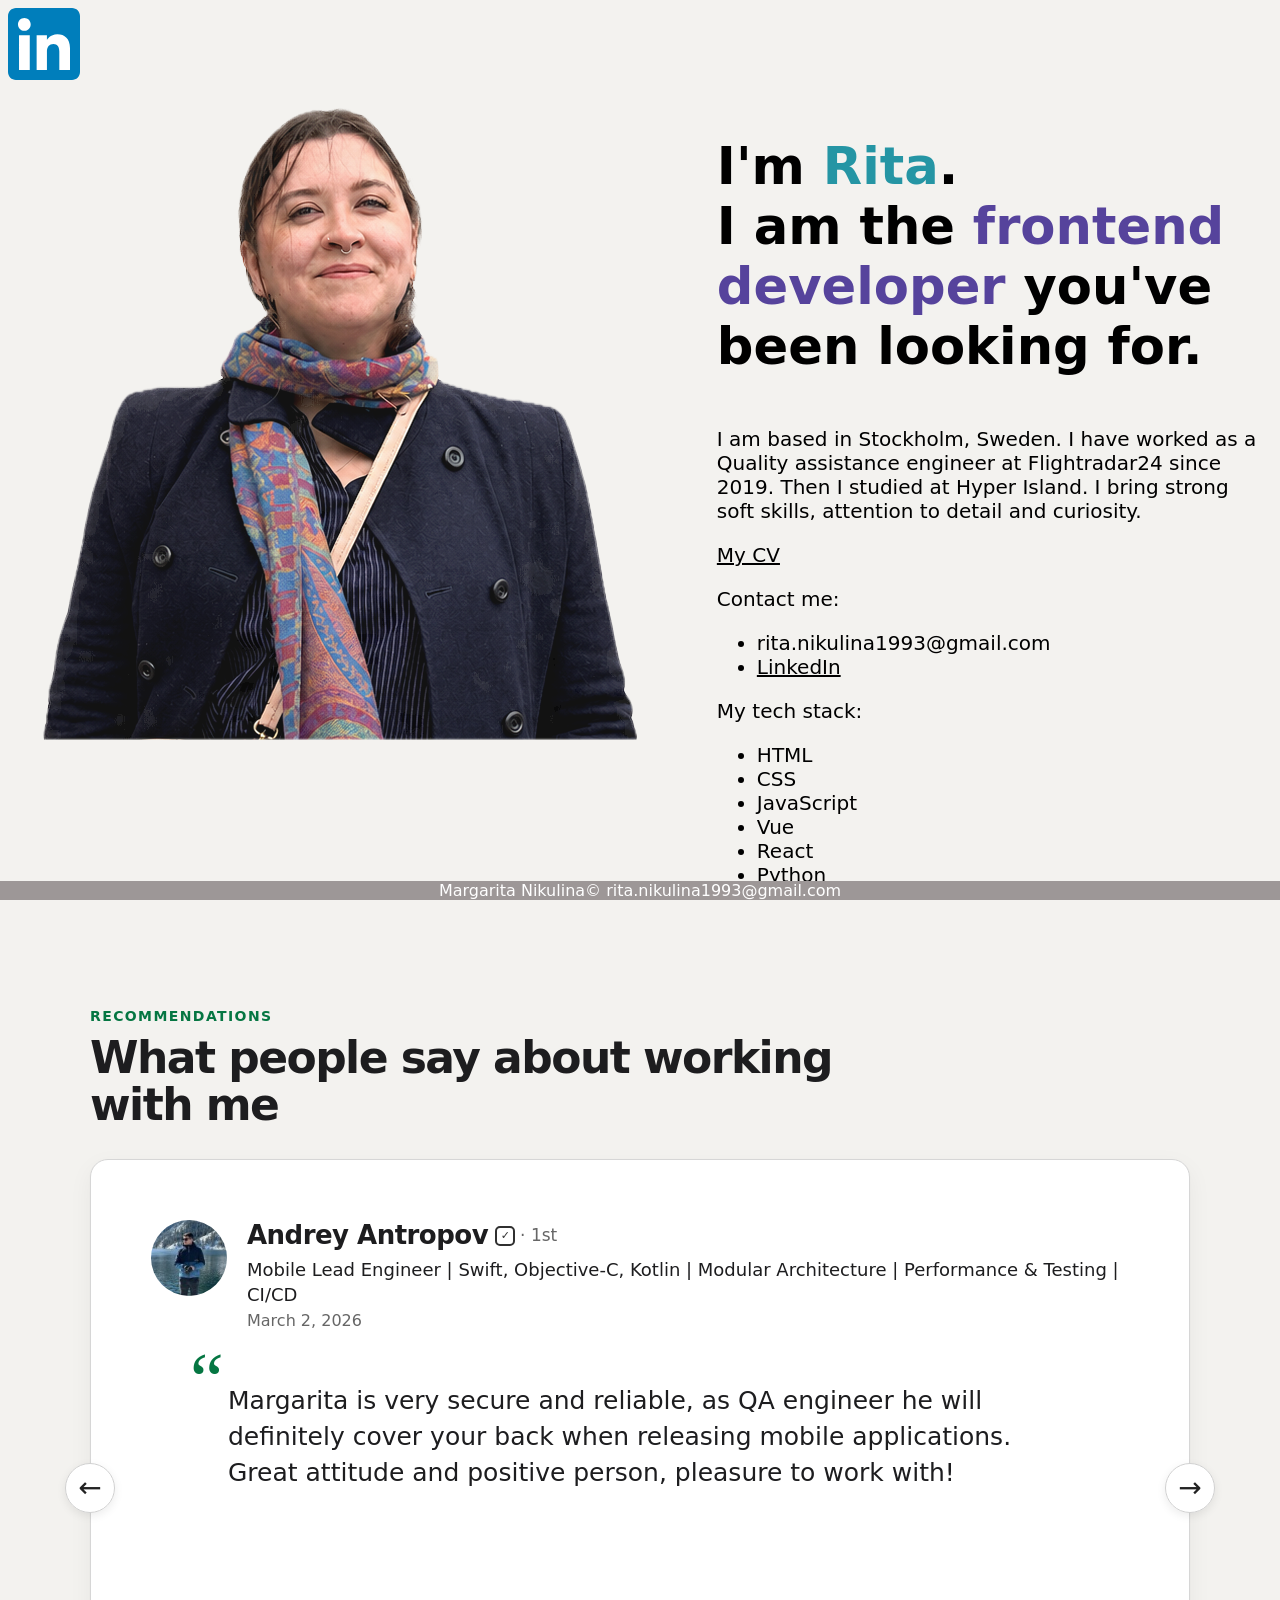
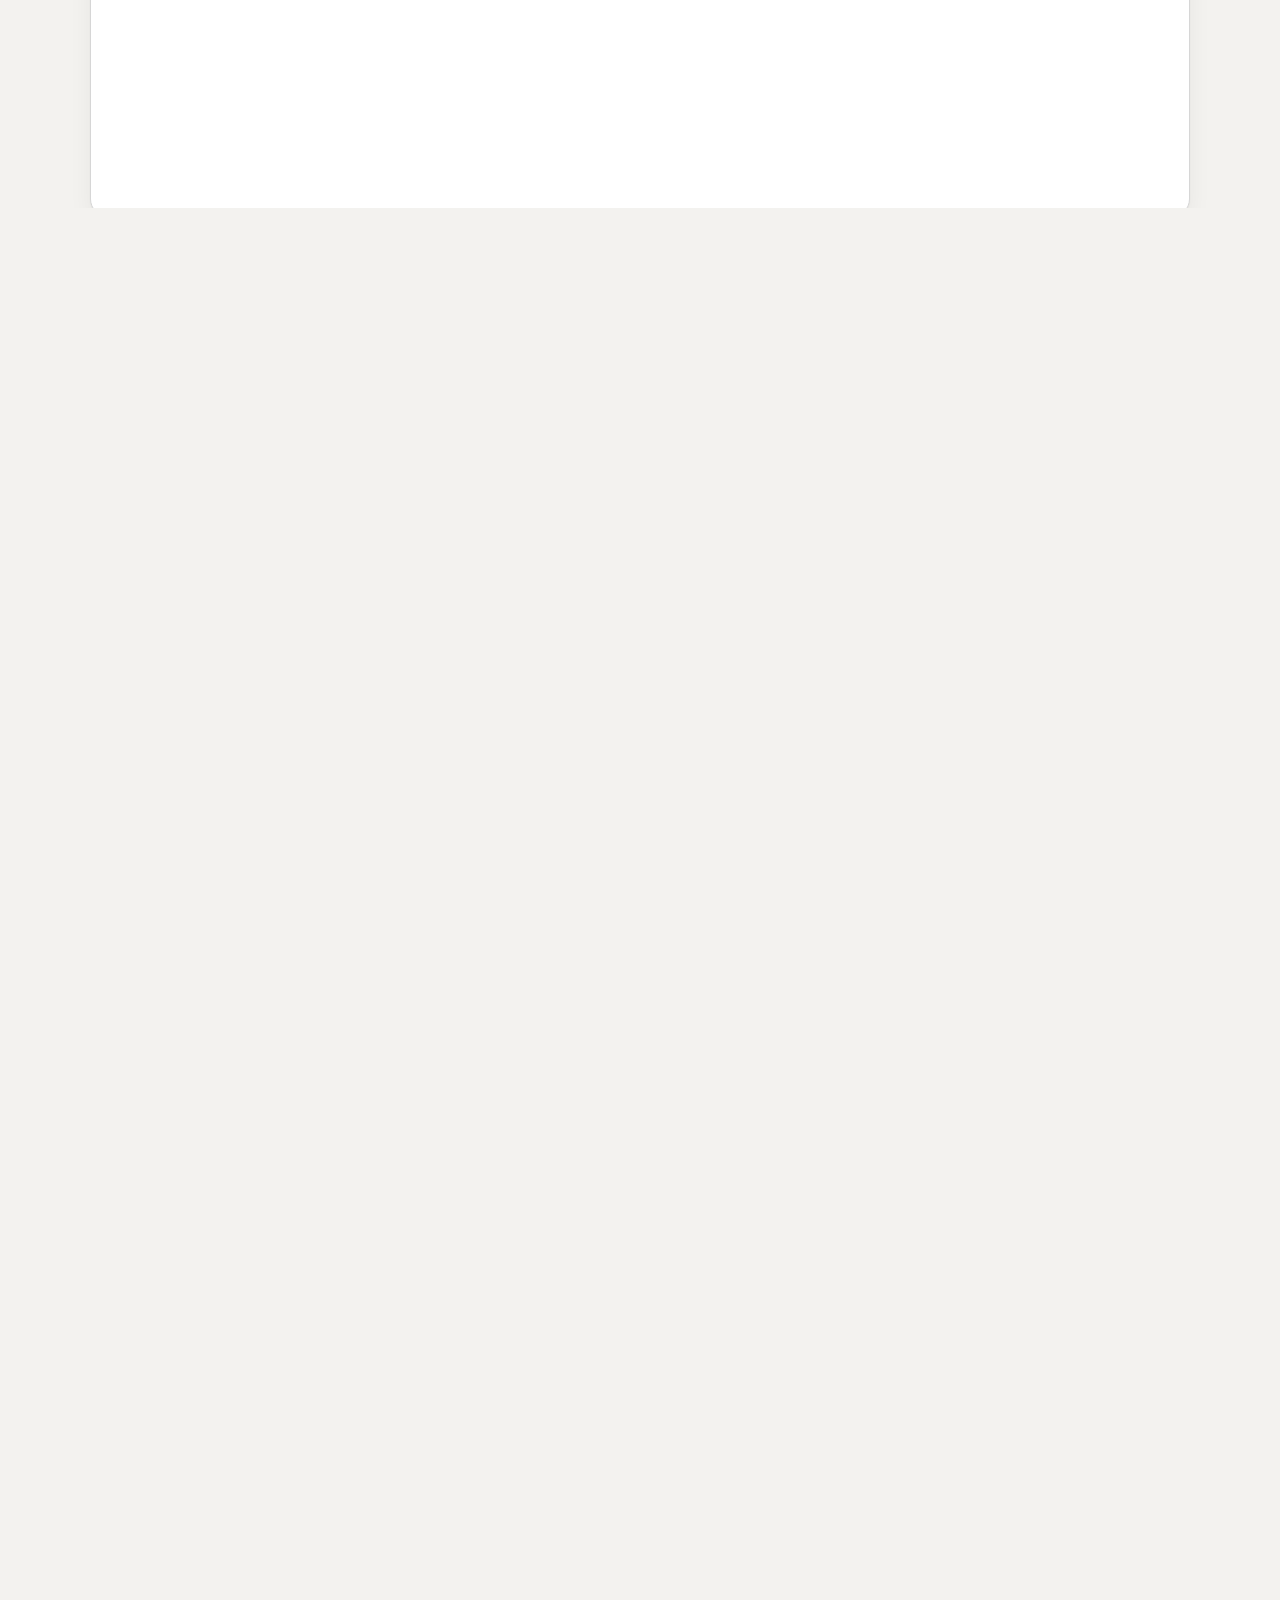
==== index.html @ 6cf347b4 "favicon and title forgot to add the favicon and title" ====
<!DOCTYPE html>
<html>
    <head>
        <meta name="viewport" content="width=device-width, initial-scale=1.0">
        <link rel="stylesheet" href="main_page/styles.css">
        <link rel="icon" type="image/x-icon" href="main_page/rainbow.png">
        <title>🎨Margarita Nikulina portfolio website</title>
    </head>
    <body style="font-family:Verdana;color:#aaaaaa;">
        <div>
            <div class="nameAndLinkedIn">
                <a href="https://se.linkedin.com/in/margarita-nikulina-b9619282" target="_blank"> <img src="main_page/LinkedIn_icon.svg"> </a>
            </div>

            <div class="smallphoto">
                <img class="smallphotoimg" src="main_page/half.png">
            </div>

            <div style="overflow:auto">

                <div class="right">
                    <h3>I'm <span style="color:rgb(37, 149, 164)">Rita</span>. <br>
                    I am the <span style="color:rgb(86, 67, 156)">frontend developer</span> you've been looking for.</h3>
                    <div class="aboutmedesktop">
                        <p>I am based in Stockholm, Sweden. I have worked as a Quality assistance engineer at Flightradar24 since 2019. Then I studied at Hyper Island. I bring strong soft skills, attention to detail and curiosity.</p>
                        <a href="https://www.linkedin.com/in/margarita-nikulina-b9619282/overlay/1742044720905/single-media-viewer/?profileId=ACoAABF32SIBOp_sbPjkxYXE5PJnuqyMGIMagJ0" target="_blank">My CV</a>
                        <p>Contact me:</p>
                        <ul>
                            <li>rita.nikulina1993@gmail.com</li>
                            <li>
                                <a href="https://se.linkedin.com/in/margarita-nikulina-b9619282" target="_blank">
                                    LinkedIn
                                </a>
                            </li>
                        </ul>
                        
                            <p>My tech stack:</p>
                            <ul>
                                <li>HTML</li>
                                <li>CSS</li>
                                <li>JavaScript</li>
                                <li>Vue</li>
                                <li>React</li>
                                <li>Python</li>
                            </ul>
                    </div>
                </div>
                <div class="photo">
                <img class="myphoto" src="main_page/myphoto.png" id="social">
                </div>
                
            </div>
        </div>

        <div class="moreaboutme">
            <p>I am based in Stockholm, Sweden. I have worked as a Quality assistance engineer at Flightradar24 since 2019. Then I studied at Hyper Island. I bring strong soft skills, attention to detail and curiosity.</p>
            <a href="https://www.linkedin.com/in/margarita-nikulina-b9619282/overlay/1742044720905/single-media-viewer/?profileId=ACoAABF32SIBOp_sbPjkxYXE5PJnuqyMGIMagJ0" target="_blank">My CV</a>
            <p>Contact me:</p>
            <ul>
                <li>rita.nikulina1993@gmail.com</li>
                <li>
                    <a href="https://se.linkedin.com/in/margarita-nikulina-b9619282" target="_blank">
                        LinkedIn
                    </a>
                </li>
            </ul>
            
                <p>My tech stack:</p>
                <ul>
                    <li>HTML</li>
                    <li>CSS</li>
                    <li>JavaScript</li>
                    <li>Vue</li>
                    <li>React</li>
                    <li>Python</li>
                </ul>
        </div>
        <iframe
            src="/linkedin/index.html"
            name="targetframe"
            allowTransparency="true"
            scrolling="no"
            frameborder="0"
            height="900px"
            width="100%"
            >
        </iframe>
                <iframe
            src="https://my-coding-projects.netlify.app"
            name="targetframe"
            allowTransparency="true"
            scrolling="no"
            frameborder="0"
            height="2800vw"
            width="100%"
            >
        </iframe>
        <div class="footer">Margarita Nikulina© rita.nikulina1993@gmail.com</div>
        <script type="module" src="main_page/script.js"></script>

    </body>
</html>
---- main_page/styles.css ----
* {
  box-sizing: border-box;
  font-family: var(--font);
  background-color: #f3f2ef;
}

 /* For mobile phones: */
@media only screen and (max-width: 600px) {
  .aboutmedesktop{display: none;}
  .photo {display: none;}
  .right {float: left;width: 100%;}
  h3 {
  font-size: 8vw;
  font-weight: bolder;
  text-align: left;
  }
  .smallphoto {
    float:right;
    width: 50%;
  }
  .smallphotoimg {
    width: 100%;
    justify-content: right;
  }
  .myphoto{display: none;}
  .moreaboutme {width: 100%; margin-top: 60px;}
}

/* For bigger screens: */
@media only screen and (min-width: 601px) {
  .photo {float: left;width: 30%;}
  .right {float: right;width: 44%;}
  h3 {
  font-size: 4vw;
  font-weight: bolder;
  }
  .smallphoto {display: none;}
  .smallphotoimg {display: none;}
  .moreaboutme {display: none;}
}

:root {
  --font:
    system-ui,
    -apple-system,
    BlinkMacSystemFont,
    "Segoe UI",
    Roboto,
    Helvetica,
    Arial,
    sans-serif;
}


.moreaboutme {
  padding: 1px;
  text-align: left;
  color:black;
  font-family: var(--font);
  font-size: 15px;
}

.right {
  /* float: right; */
  padding: 1px;
  text-align: left;
  color:black;
  font-family: var(--font);
  font-size: 20px;
}


/* div on the left */
.photo {
  /* float: left; */
  text-align: center;
}

.myphoto {
  max-width: 55vw;
}

.nameAndLinkedIn {
    text-align:left;
    height: auto;
}

.aboutme {
  text-align: left;
  color:black;
}

a {
  color: rgb(0, 0, 0);
}


.footer {
  position: fixed;
  left: 0;
  bottom: 0;
  width: 100%;
  background-color: rgb(157, 151, 151);
  color: white;
  text-align: center;
}

iframe {
  margin-bottom: 5px;
}
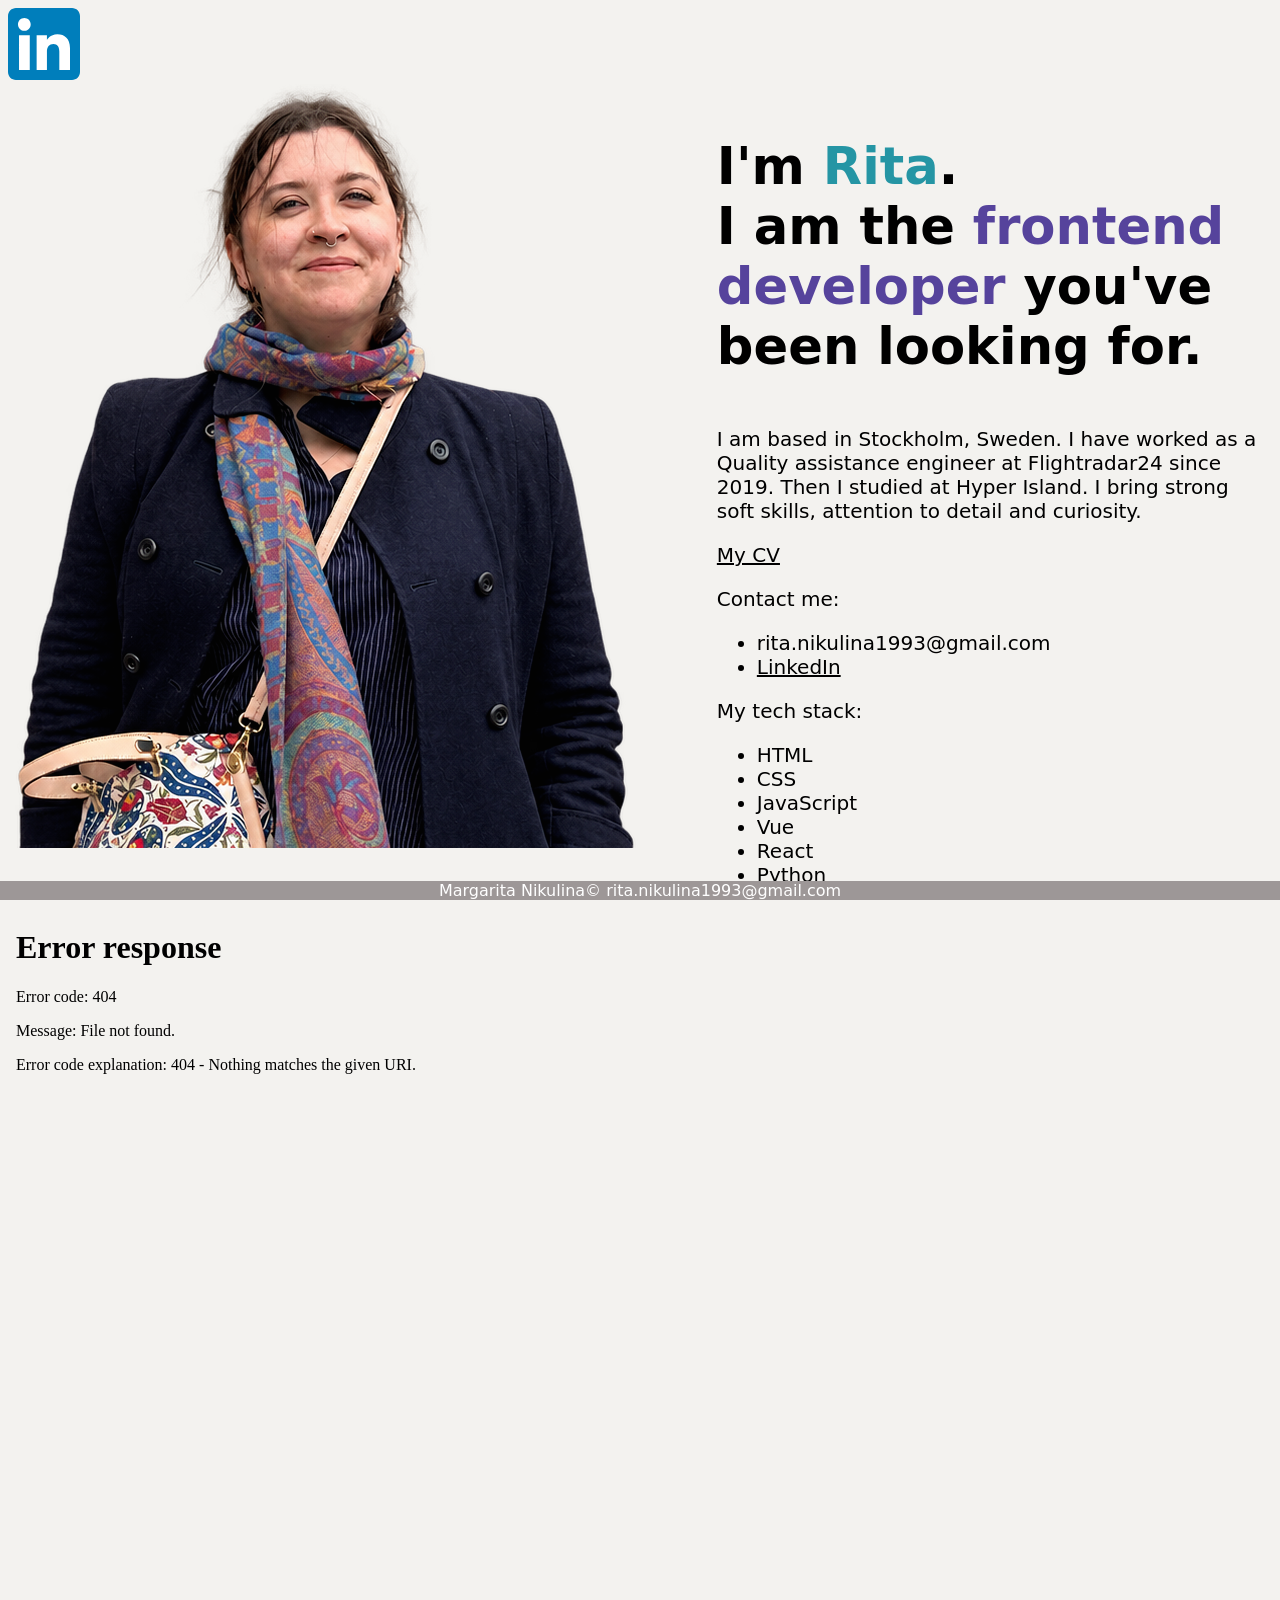
==== commit 79caf346: "photo changed changed the photo to be of bigger height" ====
--- a/index.html
+++ b/index.html
@@ -46,7 +46,7 @@
                     </div>
                 </div>
                 <div class="photo">
-                <img class="myphoto" src="main_page/myphoto.png" id="social">
+                <img class="myphoto" src="main_page/picture2.png" id="social">
                 </div>
                 
             </div>
@@ -76,7 +76,7 @@
                 </ul>
         </div>
         <iframe
-            src="/linkedin/index.html"
+            src="/my_website_2026/linkedin/index.html"
             name="targetframe"
             allowTransparency="true"
             scrolling="no"
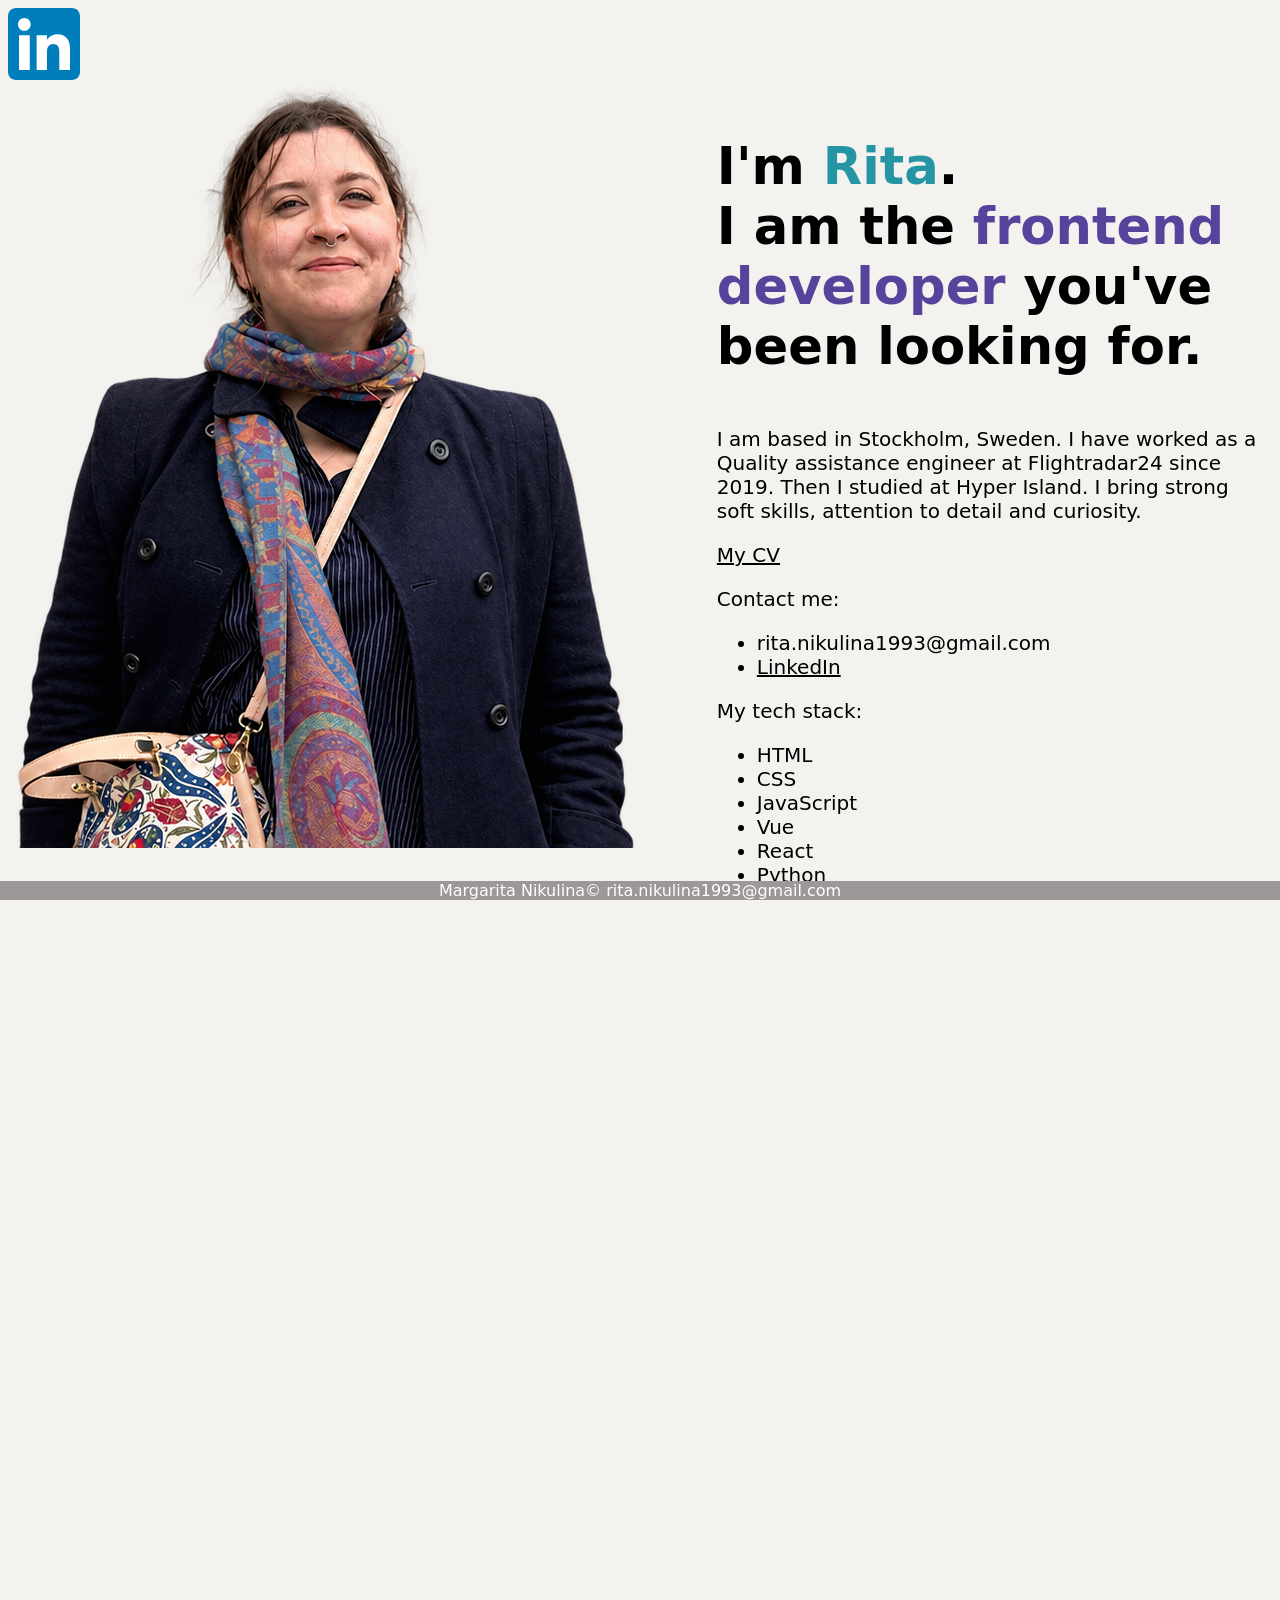
==== commit 9fa67fd7: "trying to fix the iframe again" ====
--- a/index.html
+++ b/index.html
@@ -53,9 +53,11 @@
         </div>
 
         <div class="moreaboutme">
-            <p>I am based in Stockholm, Sweden. I have worked as a Quality assistance engineer at Flightradar24 since 2019. Then I studied at Hyper Island. I bring strong soft skills, attention to detail and curiosity.</p>
-            <a href="https://www.linkedin.com/in/margarita-nikulina-b9619282/overlay/1742044720905/single-media-viewer/?profileId=ACoAABF32SIBOp_sbPjkxYXE5PJnuqyMGIMagJ0" target="_blank">My CV</a>
-            <p>Contact me:</p>
+            <p class="textaboutme">I am based in Stockholm, Sweden. I have worked as a Quality assistance engineer at Flightradar24 since 2019. Then I studied at Hyper Island. I bring strong soft skills, attention to detail and curiosity.</p>
+            <a class="mycv" href="https://www.linkedin.com/in/margarita-nikulina-b9619282/overlay/1742044720905/single-media-viewer/?profileId=ACoAABF32SIBOp_sbPjkxYXE5PJnuqyMGIMagJ0" target="_blank">
+                My CV
+            </a>
+            <h4>Contact me:</h4>
             <ul>
                 <li>rita.nikulina1993@gmail.com</li>
                 <li>
@@ -65,7 +67,7 @@
                 </li>
             </ul>
             
-                <p>My tech stack:</p>
+                <h4>My tech stack:</h4>
                 <ul>
                     <li>HTML</li>
                     <li>CSS</li>
@@ -76,7 +78,7 @@
                 </ul>
         </div>
         <iframe
-            src="/my_website_2026/linkedin/index.html"
+            src="https://margaritasportfolio.netlify.app/linkedin/index.html"
             name="targetframe"
             allowTransparency="true"
             scrolling="no"
--- a/main_page/styles.css
+++ b/main_page/styles.css
@@ -6,6 +6,8 @@
 
  /* For mobile phones: */
 @media only screen and (max-width: 600px) {
+  body {margin:0;padding:0;padding-top:10px;padding-left:7px;}
+  .textaboutme {padding-right:10px;padding-top:20px; width:100%}
   .aboutmedesktop{display: none;}
   .photo {display: none;}
   .right {float: left;width: 100%;}
@@ -24,6 +26,13 @@
   }
   .myphoto{display: none;}
   .moreaboutme {width: 100%; margin-top: 60px;}
+  .mycv {
+    border-style: double;
+    border-color: rgb(43, 34, 23);
+    font-size: larger;
+    border-radius: 2px;
+
+  }
 }
 
 /* For bigger screens: */
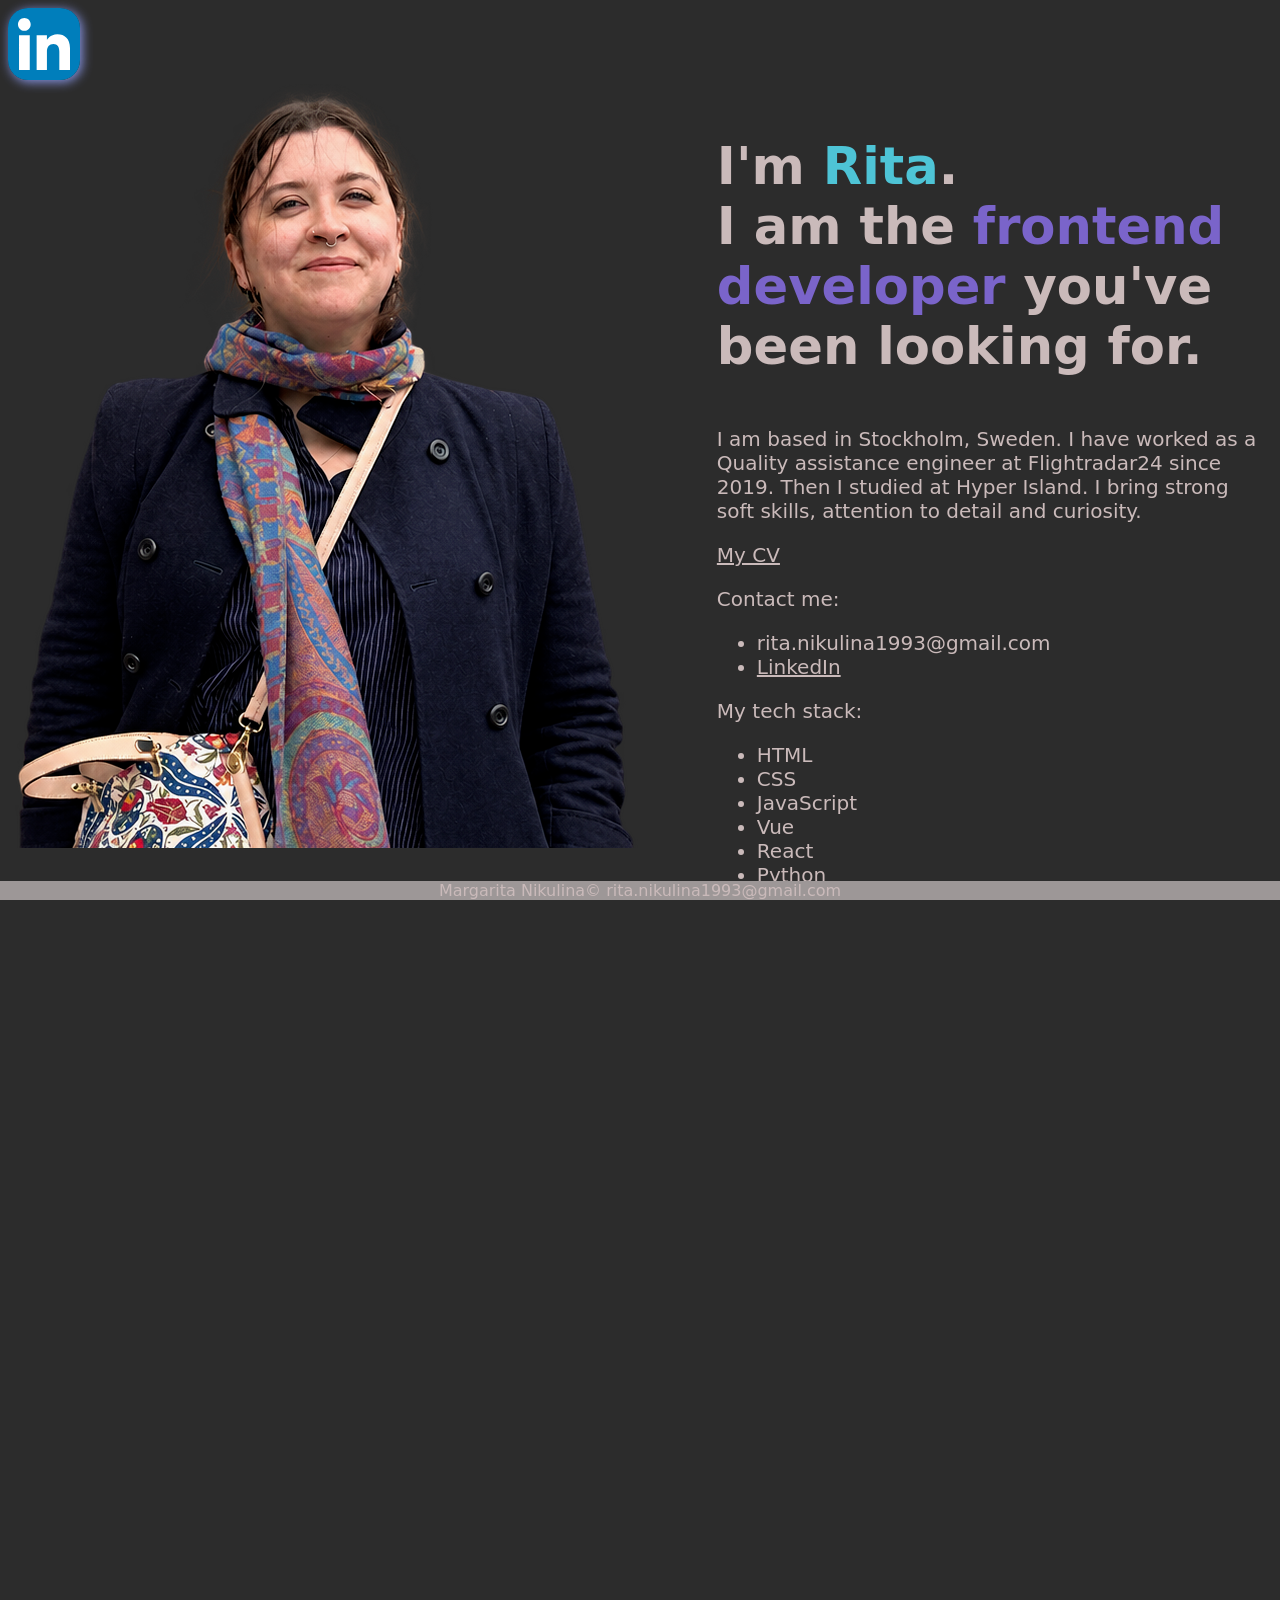
==== commit 7ffb3728: "made the page easier to read dark mode by default" ====
--- a/index.html
+++ b/index.html
@@ -9,7 +9,12 @@
     <body style="font-family:Verdana;color:#aaaaaa;">
         <div>
             <div class="nameAndLinkedIn">
-                <a href="https://se.linkedin.com/in/margarita-nikulina-b9619282" target="_blank"> <img src="main_page/LinkedIn_icon.svg"> </a>
+
+                <a href="https://se.linkedin.com/in/margarita-nikulina-b9619282" 
+                    target="_blank"> 
+                        <img id="linkedin_svg" src="main_page/LinkedIn_icon.svg"> 
+                </a>
+
             </div>
 
             <div class="smallphoto">
@@ -19,8 +24,8 @@
             <div style="overflow:auto">
 
                 <div class="right">
-                    <h3>I'm <span style="color:rgb(37, 149, 164)">Rita</span>. <br>
-                    I am the <span style="color:rgb(86, 67, 156)">frontend developer</span> you've been looking for.</h3>
+                    <h3>I'm <span style="color:rgb(78, 196, 214)">Rita</span>. <br>
+                    I am the <span style="color:rgb(122, 100, 202)">frontend developer</span> you've been looking for.</h3>
                     <div class="aboutmedesktop">
                         <p>I am based in Stockholm, Sweden. I have worked as a Quality assistance engineer at Flightradar24 since 2019. Then I studied at Hyper Island. I bring strong soft skills, attention to detail and curiosity.</p>
                         <a href="https://www.linkedin.com/in/margarita-nikulina-b9619282/overlay/1742044720905/single-media-viewer/?profileId=ACoAABF32SIBOp_sbPjkxYXE5PJnuqyMGIMagJ0" target="_blank">My CV</a>
--- a/main_page/styles.css
+++ b/main_page/styles.css
@@ -1,7 +1,8 @@
 * {
   box-sizing: border-box;
   font-family: var(--font);
-  background-color: #f3f2ef;
+  background-color: #2C2C2C;
+  color: rgb(202, 186, 186);
 }
 
  /* For mobile phones: */
@@ -64,7 +65,6 @@
 .moreaboutme {
   padding: 1px;
   text-align: left;
-  color:black;
   font-family: var(--font);
   font-size: 15px;
 }
@@ -73,7 +73,6 @@
   /* float: right; */
   padding: 1px;
   text-align: left;
-  color:black;
   font-family: var(--font);
   font-size: 20px;
 }
@@ -96,11 +95,10 @@
 
 .aboutme {
   text-align: left;
-  color:black;
 }
 
 a {
-  color: rgb(0, 0, 0);
+  color: rgb(202, 186, 186);
 }
 
 
@@ -110,10 +108,15 @@
   bottom: 0;
   width: 100%;
   background-color: rgb(157, 151, 151);
-  color: white;
+  color: rgb(202, 186, 186);;
   text-align: center;
 }
 
 iframe {
   margin-bottom: 5px;
+}
+
+#linkedin_svg {
+  box-shadow: 2px 2px 11px rgb(138, 151, 233);
+  border-radius: 20px;
 }
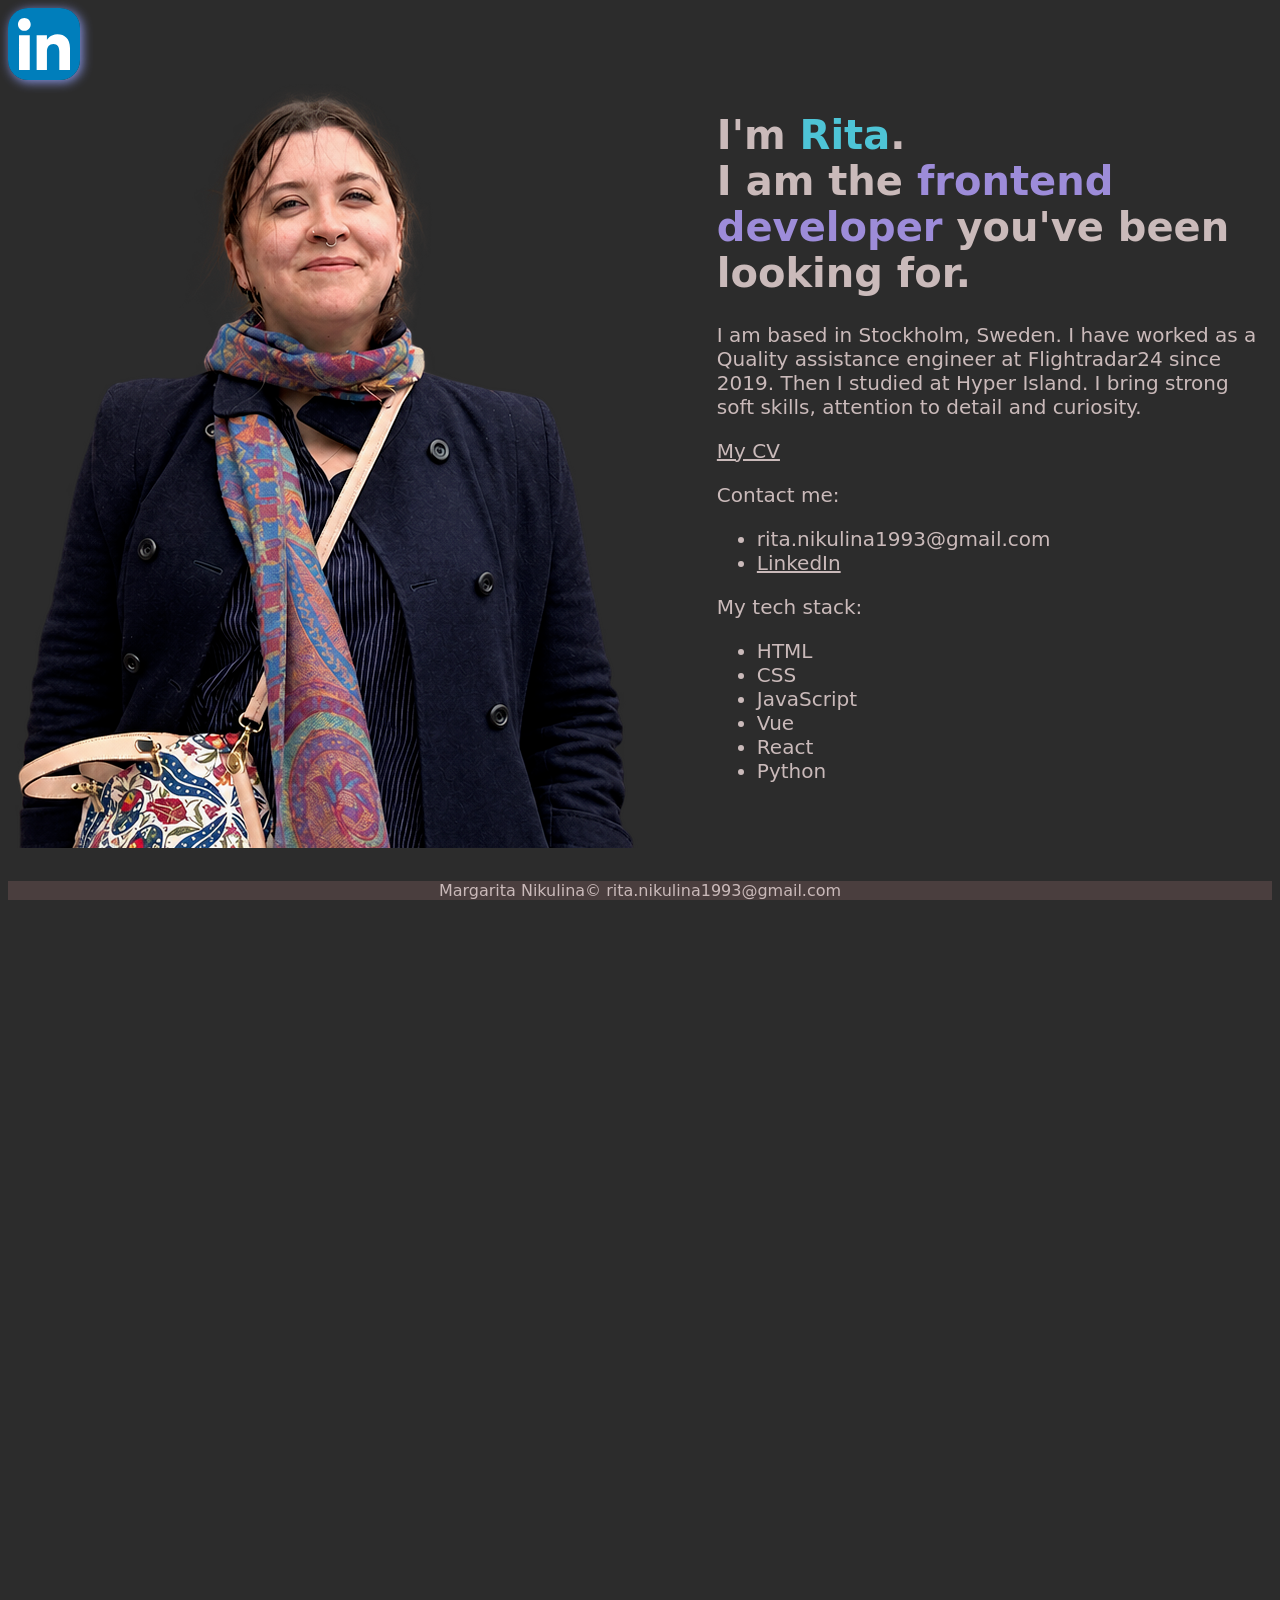
==== commit d8483c6f: "added more accessibility" ====
--- a/index.html
+++ b/index.html
@@ -1,18 +1,19 @@
 <!DOCTYPE html>
-<html>
+<html lang="en">
     <head>
         <meta name="viewport" content="width=device-width, initial-scale=1.0">
         <link rel="stylesheet" href="main_page/styles.css">
         <link rel="icon" type="image/x-icon" href="main_page/rainbow.png">
         <title>🎨Margarita Nikulina portfolio website</title>
     </head>
-    <body style="font-family:Verdana;color:#aaaaaa;">
+    <body>
+        <main>
         <div>
             <div class="nameAndLinkedIn">
 
                 <a href="https://se.linkedin.com/in/margarita-nikulina-b9619282" 
                     target="_blank"> 
-                        <img id="linkedin_svg" src="main_page/LinkedIn_icon.svg"> 
+                        <img id="linkedin_svg" src="main_page/LinkedIn_icon.svg" alt="linked in logo that links to Margarita's linkedin page on click"> 
                 </a>
 
             </div>
@@ -24,8 +25,8 @@
             <div style="overflow:auto">
 
                 <div class="right">
-                    <h3>I'm <span style="color:rgb(78, 196, 214)">Rita</span>. <br>
-                    I am the <span style="color:rgb(122, 100, 202)">frontend developer</span> you've been looking for.</h3>
+                    <h1>I'm <span style="color:rgb(78, 196, 214)">Rita</span>. <br>
+                    I am the <span style="color:rgb(157, 140, 217)">frontend developer</span> you've been looking for.</h1>
                     <div class="aboutmedesktop">
                         <p>I am based in Stockholm, Sweden. I have worked as a Quality assistance engineer at Flightradar24 since 2019. Then I studied at Hyper Island. I bring strong soft skills, attention to detail and curiosity.</p>
                         <a href="https://www.linkedin.com/in/margarita-nikulina-b9619282/overlay/1742044720905/single-media-viewer/?profileId=ACoAABF32SIBOp_sbPjkxYXE5PJnuqyMGIMagJ0" target="_blank">My CV</a>
@@ -51,7 +52,7 @@
                     </div>
                 </div>
                 <div class="photo">
-                <img class="myphoto" src="main_page/picture2.png" id="social">
+                <img class="myphoto" src="main_page/picture2.png" id="social" alt="A photo of a woman in a coat and a scarf, this is Margarita Nikulina">
                 </div>
                 
             </div>
@@ -103,7 +104,8 @@
             >
         </iframe>
         <div class="footer">Margarita Nikulina© rita.nikulina1993@gmail.com</div>
+        </main>
         <script type="module" src="main_page/script.js"></script>
-
+        
     </body>
 </html>
--- a/main_page/styles.css
+++ b/main_page/styles.css
@@ -1,3 +1,16 @@
+:root {
+  --font:
+    system-ui,
+    -apple-system,
+    BlinkMacSystemFont,
+    "Segoe UI",
+    Roboto,
+    Helvetica,
+    Arial,
+    sans-serif;
+}
+
+
 * {
   box-sizing: border-box;
   font-family: var(--font);
@@ -49,18 +62,6 @@
   .moreaboutme {display: none;}
 }
 
-:root {
-  --font:
-    system-ui,
-    -apple-system,
-    BlinkMacSystemFont,
-    "Segoe UI",
-    Roboto,
-    Helvetica,
-    Arial,
-    sans-serif;
-}
-
 
 .moreaboutme {
   padding: 1px;
@@ -103,11 +104,11 @@
 
 
 .footer {
-  position: fixed;
+  position: sticky;
   left: 0;
   bottom: 0;
   width: 100%;
-  background-color: rgb(157, 151, 151);
+  background-color: rgba(119, 91, 91, 0.402);
   color: rgb(202, 186, 186);;
   text-align: center;
 }
